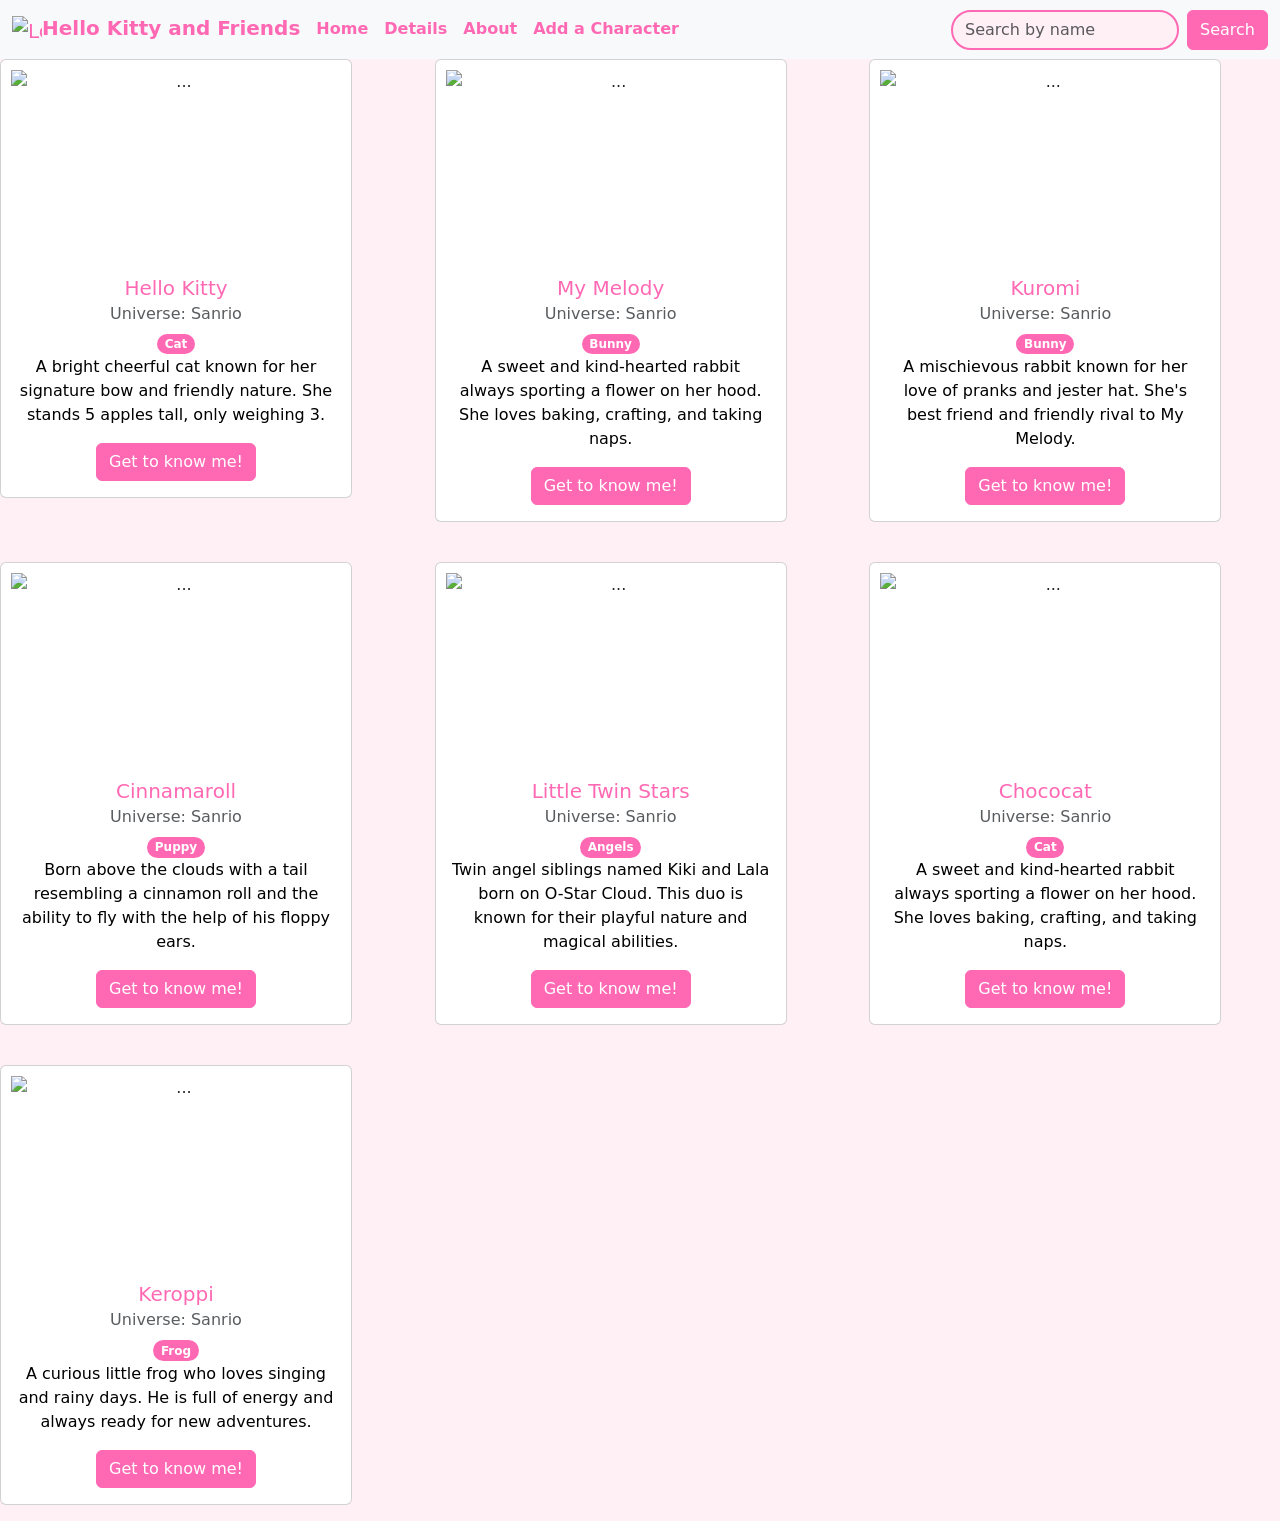
==== index.html @ b294d0f7 "Finished homepage and new character pages" ====
<!DOCTYPE html>
<html>

  <head>
    <title>My Project</title>
     <link href="https://cdn.jsdelivr.net/npm/bootstrap@5.3.8/dist/css/bootstrap.min.css" rel="stylesheet" integrity="sha384-sRIl4kxILFvY47J16cr9ZwB07vP4J8+LH7qKQnuqkuIAvNWLzeN8tE5YBujZqJLB" crossorigin="anonymous">
     <link rel="stylesheet" href="styles.css">
  </head>

  <body>
    <nav class="navbar navbar-expand-lg bg-body-tertiary">
  <div class="container-fluid">
    <a class="navbar-brand" href="#">
      <img src="https://encrypted-tbn0.gstatic.com/images?q=tbn:ANd9GcRS_yX3a9TAuZTuFCkmmxTvAtr6QKBfFfsnZry_tnBFEg&s=10" alt="Logo" width="30" height="30" class="d-inline-block align-text-top"><strong>Hello Kitty and Friends</strong></h4>
    </a>
    <button class="navbar-toggler" type="button" data-bs-toggle="collapse" data-bs-target="#navbarNav" aria-controls="navbarNav" aria-expanded="false" aria-label="Toggle navigation">
      <span class="navbar-toggler-icon"></span>
    </button>
    <div class="collapse navbar-collapse" id="navbarNav">
      <ul class="nav nav-underline">
        <li class="nav-item">
          <a class="nav-link" href="index.html"><strong>Home</strong></a>
        </li>
        <li class="nav-item">
          <a class="nav-link" href="details.html"><strong>Details</strong></a>
        </li>
        <li class="nav-item">
          <a class="nav-link" href="about.html"><strong>About</strong></a>
        </li>
        <li class="nav-item">
          <a class="nav-link" href="new-character-form.html"><strong>Add a Character</strong></a>
        </li>
      </ul>
      <form class="d-flex ms-auto" role="Search">
        <input class="form-control me-2" type="search" placeholder="Search by name" aria-label="Search"/>
        <button class="btn btn-primary" type="submit">Search</button>
      </form>
    </div>
  </div>
</nav>

<div class="row row-cols-1 row-cols-md-3 g-4">
  <div class="col">
    <div class="card text-center mb-3" style="width: 22rem;">
      <img src="https://pngimg.com/uploads/hello_kitty/hello_kitty_PNG42.png" class="card-img-top" alt="...">
      <div class="card-body">
        <h5 class="card-title">Hello Kitty</h5>
        <h6 class="card-subtitle mb-2 text-body-secondary">Universe: Sanrio</h6>
        <span class="badge rounded-pill text-bg-primary">Cat</span>
        <p class="card-text">A bright cheerful cat known for her signature bow and friendly nature. She stands 5 apples tall, only weighing 3.</p>
         <a href="#" class="btn btn-primary">Get to know me!</a>
      </div>
    </div>
  </div>

  <div class="col">
    <div class= "card text-center mb-3" style="width: 22rem;">
      <img src="https://encrypted-tbn0.gstatic.com/images?q=tbn:ANd9GcS_dooY7JLryEq7Z9EWvdSiW05WerAEIHqB22YtxhgK0Q&s=10" class="card-img-top" alt="...">
      <div class="card-body">
        <h5 class="card-title">My Melody</h5>
        <h6 class="card-subtitle mb-2 text-body-secondary">Universe: Sanrio</h6>
        <span class="badge rounded-pill text-bg-primary">Bunny</span>
        <p class="card-text">A sweet and kind-hearted rabbit always sporting a flower on her hood. She loves baking, crafting, and taking naps.</p>
        <a href="#" class="btn btn-primary">Get to know me!</a>
      </div>
    </div>
  </div>

  <div class="col">
    <div class= "card text-center mb-3" style="width: 22rem;">
      <img src="https://i.pinimg.com/564x/4a/88/ae/4a88ae53ff374843c22a1d51714fb7a3.jpg" class="card-img-top" alt="...">
      <div class="card-body">
        <h5 class="card-title">Kuromi</h5>
        <h6 class="card-subtitle mb-2 text-body-secondary">Universe: Sanrio</h6>
        <span class="badge rounded-pill text-bg-primary">Bunny</span>
        <p class="card-text">A mischievous rabbit known for her love of pranks and jester hat. She's best friend and friendly rival to My Melody.</p>
        <a href="#" class="btn btn-primary">Get to know me!</a>
      </div>
    </div>
  </div>

     <div class="col">
    <div class= "card text-center mb-3" style="width: 22rem;">
      <img src= "https://www.sdpnoticias.com/resizer/v2/LWITP4DDMVDADCFFRAZIAXNIWA.jpg?smart=true&auth=075aad3615a228923e9eb93fbcc920ce761e6cc7f22190d8c3bd1fe76c3d499c&width=1200&height=675" class="card-img-top" alt="...">
      <div class="card-body">
        <h5 class="card-title">Cinnamaroll</h5>
        <h6 class="card-subtitle mb-2 text-body-secondary">Universe: Sanrio</h6>
        <span class="badge rounded-pill text-bg-primary">Puppy</span>
        <p class="card-text">Born above the clouds with a tail resembling a cinnamon roll and the ability to fly with the help of his floppy ears.</p>
        <a href="#" class="btn btn-primary">Get to know me!</a>
      </div>
    </div>
  </div>

 <div class="col">
    <div class= "card text-center mb-3" style="width: 22rem;">
      <img src="https://encrypted-tbn0.gstatic.com/images?q=tbn:ANd9GcTX9VJX3TONS1L021AQGJ2x-4jVvQ_yp8398s4G3xvlmQ&s=10" class="card-img-top" alt="...">
      <div class="card-body">
        <h5 class="card-title">Little Twin Stars</h5>
        <h6 class="card-subtitle mb-2 text-body-secondary">Universe: Sanrio</h6>
        <span class="badge rounded-pill text-bg-primary">Angels</span>
        <p class="card-text">Twin angel siblings named Kiki and Lala born on O-Star Cloud. This duo is known for their playful nature and magical abilities.</p>
        <a href="#" class="btn btn-primary">Get to know me!</a>
      </div>
    </div>
  </div>

  <div class="col">
    <div class= "card text-center mb-3" style="width: 22rem;">
      <img src="https://static.wikia.nocookie.net/hellokitty/images/8/8e/List-chococat.png/revision/latest?cb=20250923173118" class="card-img-top" alt="...">
      <div class="card-body">
        <h5 class="card-title">Chococat</h5>
        <h6 class="card-subtitle mb-2 text-body-secondary">Universe: Sanrio</h6>
        <span class="badge rounded-pill text-bg-primary">Cat</span>
        <p class="card-text">A sweet and kind-hearted rabbit always sporting a flower on her hood. She loves baking, crafting, and taking naps.</p>
        <a href="#" class="btn btn-primary">Get to know me!</a>
      </div>
    </div>
  </div>

  <div class="col">
    <div class= "card text-center mb-3" style="width: 22rem;">
      <img src="https://encrypted-tbn0.gstatic.com/images?q=tbn:ANd9GcR8m1zi52sslEfXn8f65xgcgdP7GF6eCtbtMsZa78A40g&s=10" class="card-img-top" alt="...">
      <div class="card-body">
        <h5 class="card-title">Keroppi</h5>
        <h6 class="card-subtitle mb-2 text-body-secondary">Universe: Sanrio</h6>
        <span class="badge rounded-pill text-bg-primary">Frog</span>
        <p class="card-text">A curious little frog who loves singing and rainy days. He is full of energy and always ready for new adventures.</p>
        <a href="#" class="btn btn-primary">Get to know me!</a>
      </div>
    </div>
  </div>

</div>
  </body>
</html>
---- styles.css ----
.card-img-top {
    width: 100%;
    height: 200px;
    object-fit: contain;
    padding: 10px;
}

body {
    background-color: #fff0f5;
    color: #333;
}
.navbar-brand, 
.nav-link {
    color: #ff69b4;
}
.navbar-brand:hover,
.nav-link:hover {
    color: #ff1493;
}
.card-title {
    color: #ff69b4;
}
.card-text {
    color: #000000;
}
.btn-primary {
    background-color: #ff69b4;
    border-color: #ff69b4;
}
.btn-primary:hover {
    background-color: #ff1493;
    border-color: #ff1493;
}
.badge {
    background-color: #ff69b4 !important;
    color: #fff !important;
}
.form-control {
    border: 2px solid #ff69b4;
    border-radius: 20px;
    background-color: #fff0f5;
}
.form-control:focus {
    border-color: #ff1493;
    box-shadow: 0 0 5px rgba(255, 20, 147, 0.5);
}
.btn-outline-primary {
    color: #ff69b4;
    border-color: #ff69b4;
    border-radius: 20px;
}
.btn-outline-primary:hover {
    color: #fff;
    background-color: #ff69b4;
    border-color: #ff69b4;
    color: #fff;
}

.form-select {
    border: 2px solid #ff78bb;
    border-radius: 20px;
    background-color: #fff0f5;
    color: #333;
}
.form-select:focus {
    border-color: #ff1493;
    box-shadow: 0 0 5px rgba(255, 20, 147, 0.5);
}
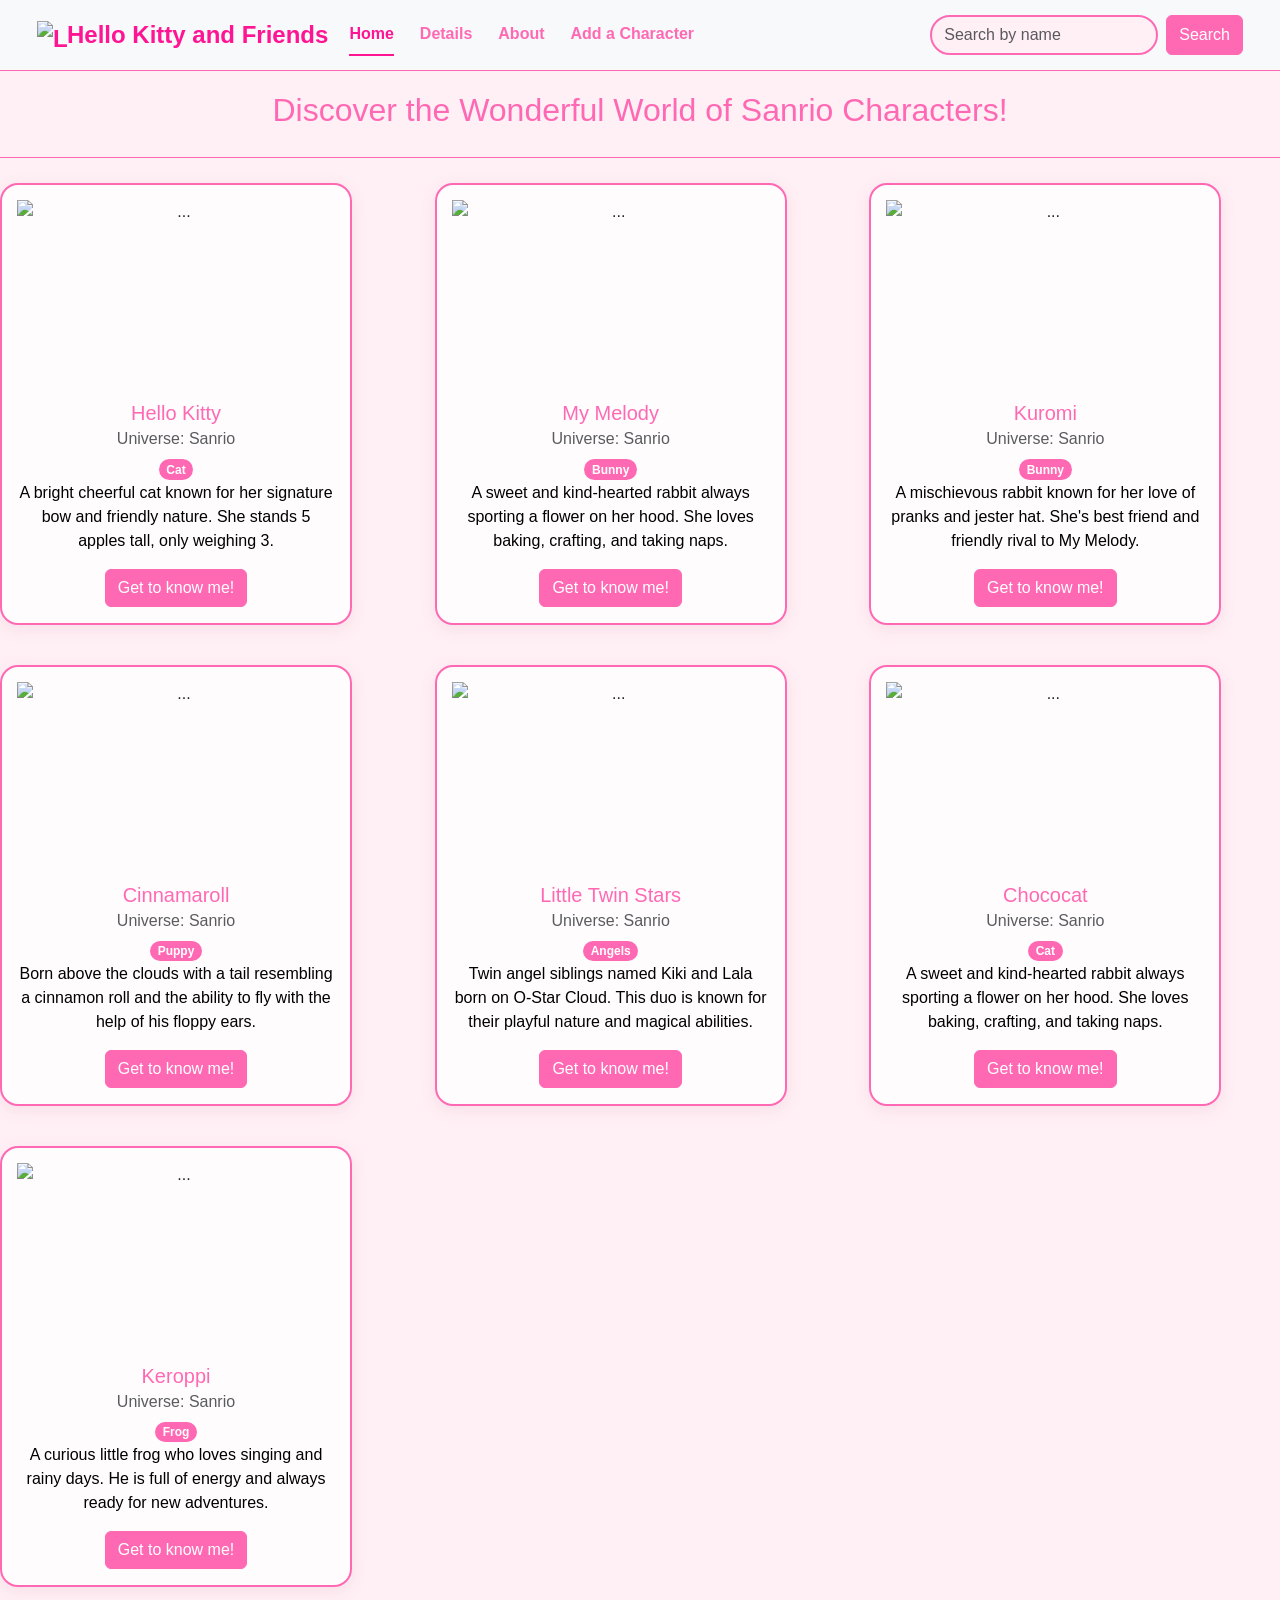
==== commit 80faedc8: "Completed about and details page" ====
--- a/index.html
+++ b/index.html
@@ -19,7 +19,7 @@
     <div class="collapse navbar-collapse" id="navbarNav">
       <ul class="nav nav-underline">
         <li class="nav-item">
-          <a class="nav-link" href="index.html"><strong>Home</strong></a>
+          <a class="nav-link active" href="index.html"><strong>Home</strong></a>
         </li>
         <li class="nav-item">
           <a class="nav-link" href="details.html"><strong>Details</strong></a>
@@ -39,6 +39,10 @@
   </div>
 </nav>
 
+<section class="page-header">
+  <h2>Discover the Wonderful World of Sanrio Characters!</h2>
+</section>
+
 <div class="row row-cols-1 row-cols-md-3 g-4">
   <div class="col">
     <div class="card text-center mb-3" style="width: 22rem;">
@@ -48,7 +52,7 @@
         <h6 class="card-subtitle mb-2 text-body-secondary">Universe: Sanrio</h6>
         <span class="badge rounded-pill text-bg-primary">Cat</span>
         <p class="card-text">A bright cheerful cat known for her signature bow and friendly nature. She stands 5 apples tall, only weighing 3.</p>
-         <a href="#" class="btn btn-primary">Get to know me!</a>
+         <a href="details.html" class="btn btn-primary">Get to know me!</a>
       </div>
     </div>
   </div>
@@ -61,7 +65,7 @@
         <h6 class="card-subtitle mb-2 text-body-secondary">Universe: Sanrio</h6>
         <span class="badge rounded-pill text-bg-primary">Bunny</span>
         <p class="card-text">A sweet and kind-hearted rabbit always sporting a flower on her hood. She loves baking, crafting, and taking naps.</p>
-        <a href="#" class="btn btn-primary">Get to know me!</a>
+        <a href="details.html" class="btn btn-primary">Get to know me!</a>
       </div>
     </div>
   </div>
@@ -74,7 +78,7 @@
         <h6 class="card-subtitle mb-2 text-body-secondary">Universe: Sanrio</h6>
         <span class="badge rounded-pill text-bg-primary">Bunny</span>
         <p class="card-text">A mischievous rabbit known for her love of pranks and jester hat. She's best friend and friendly rival to My Melody.</p>
-        <a href="#" class="btn btn-primary">Get to know me!</a>
+        <a href="details.html" class="btn btn-primary">Get to know me!</a>
       </div>
     </div>
   </div>
@@ -87,7 +91,7 @@
         <h6 class="card-subtitle mb-2 text-body-secondary">Universe: Sanrio</h6>
         <span class="badge rounded-pill text-bg-primary">Puppy</span>
         <p class="card-text">Born above the clouds with a tail resembling a cinnamon roll and the ability to fly with the help of his floppy ears.</p>
-        <a href="#" class="btn btn-primary">Get to know me!</a>
+        <a href="details.html" class="btn btn-primary">Get to know me!</a>
       </div>
     </div>
   </div>
@@ -100,7 +104,7 @@
         <h6 class="card-subtitle mb-2 text-body-secondary">Universe: Sanrio</h6>
         <span class="badge rounded-pill text-bg-primary">Angels</span>
         <p class="card-text">Twin angel siblings named Kiki and Lala born on O-Star Cloud. This duo is known for their playful nature and magical abilities.</p>
-        <a href="#" class="btn btn-primary">Get to know me!</a>
+        <a href="details.html" class="btn btn-primary">Get to know me!</a>
       </div>
     </div>
   </div>
@@ -113,7 +117,7 @@
         <h6 class="card-subtitle mb-2 text-body-secondary">Universe: Sanrio</h6>
         <span class="badge rounded-pill text-bg-primary">Cat</span>
         <p class="card-text">A sweet and kind-hearted rabbit always sporting a flower on her hood. She loves baking, crafting, and taking naps.</p>
-        <a href="#" class="btn btn-primary">Get to know me!</a>
+        <a href="details.html" class="btn btn-primary">Get to know me!</a>
       </div>
     </div>
   </div>
@@ -126,7 +130,7 @@
         <h6 class="card-subtitle mb-2 text-body-secondary">Universe: Sanrio</h6>
         <span class="badge rounded-pill text-bg-primary">Frog</span>
         <p class="card-text">A curious little frog who loves singing and rainy days. He is full of energy and always ready for new adventures.</p>
-        <a href="#" class="btn btn-primary">Get to know me!</a>
+        <a href="details.html" class="btn btn-primary">Get to know me!</a>
       </div>
     </div>
   </div>
--- a/styles.css
+++ b/styles.css
@@ -7,11 +7,20 @@
 
 body {
     background-color: #fff0f5;
-    color: #333;
+    font-family: 'Arial', sans-serif;
 }
-.navbar-brand, 
+.navbar {
+    background-color: #ff69b4;
+    padding: 12px 25px;
+}
+.navbar-brand {
+    color: #ff1493 !important;
+    font-weight: bold;
+    font-size: 1.5rem;
+}
 .nav-link {
     color: #ff69b4;
+    margin: 0 5px;
 }
 .navbar-brand:hover,
 .nav-link:hover {
@@ -22,6 +31,11 @@
 }
 .card-text {
     color: #000000;
+}
+.card-img-top {
+    height: 200px;
+    object-fit: contain;
+    padding: 15px;
 }
 .btn-primary {
     background-color: #ff69b4;
@@ -41,8 +55,8 @@
     background-color: #fff0f5;
 }
 .form-control:focus {
-    border-color: #ff1493;
-    box-shadow: 0 0 5px rgba(255, 20, 147, 0.5);
+    border-color: #e875aa;
+    box-shadow: 0 0 0 3px rgba(232, 117, 170, 0.15);
 }
 .btn-outline-primary {
     color: #ff69b4;
@@ -65,4 +79,79 @@
 .form-select:focus {
     border-color: #ff1493;
     box-shadow: 0 0 5px rgba(255, 20, 147, 0.5);
+}
+
+.card{
+    border: 2px solid #ff69b4;
+    border-radius: 18px;
+    background: rgba(255, 255, 255, 0.8);
+    box-shadow: 0 4px 15px rgba(200, 120, 160, 0.15);
+    transition: all;
+}
+.card:hover {
+    transform: translateY(-5px);
+    box-shadow: 0 8px 20px rgba(0, 0, 0, 0.2);
+}
+
+.nav-link.active {
+    color: #ff1493 !important;
+    font-weight: bold;
+    border-bottom: 2px solid #e875aa;
+}
+
+.page-header {
+    text-align: center;
+    padding: 20px 10px;
+    color: #ff69b4;
+    margin-bottom: 25px;
+    border-bottom: 1px solid #ff69b4;
+    border-top: 1px solid #ff69b4;
+}
+.pageheader h1 {
+    font-size: 28px;
+    font-weight: 600;
+    margin: 0 0 5px 0;
+}
+.page-header p {
+    color: #ff1493;
+    font-size: 20px;
+    margin: 0;
+}
+
+.character-details h2 {
+    color: #ff69b4;
+    font-size: 26px;
+    font-weight: 500;
+}
+.character-details h3 {
+    color: #ff69b4;
+    font-size: 22px;
+    font-weight: 500;
+}
+.character-details p {
+    color: #000000;
+    font-size: 16px;
+    line-height: 1.6;
+}
+.character-details strong {
+    color:#ff69b4
+}
+
+.about-page {
+    background-image: url(https://mediaproxy.tvtropes.org/width/1200/https://static.tvtropes.org/pmwiki/pub/images/maxresdefault_072.jpg);
+    background-size: cover;
+    background-position: center;
+    background-attachment: fixed;
+    background-repeat: no-repeat;
+}
+.about-section{
+    text-align:center;
+    background-color: rgba(255, 255, 255, 0.9);
+    padding: 20px;
+    border-radius: 15px;
+    margin: 20px auto;
+    max-width: 800px;
+}
+.about-section p {
+    color: #222
 }
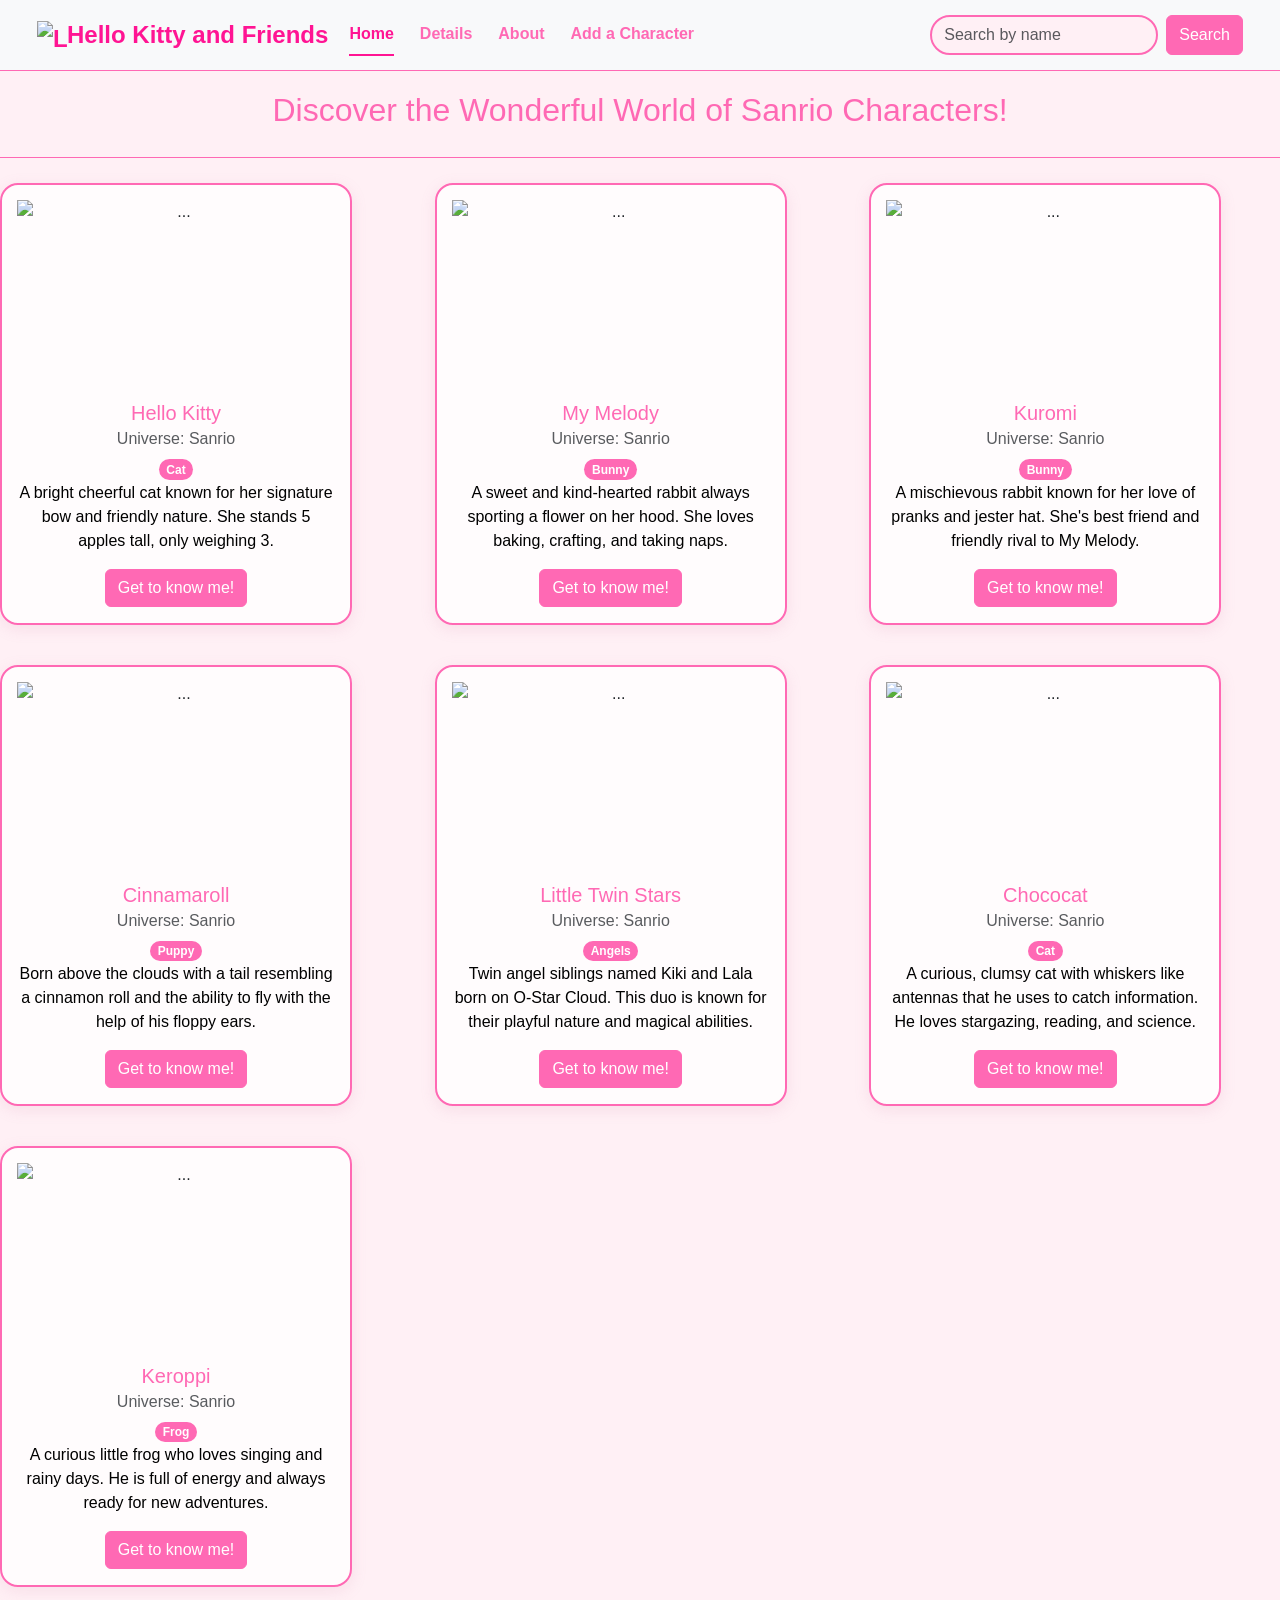
==== commit 36b074a4: "Updated character description" ====
--- a/index.html
+++ b/index.html
@@ -111,12 +111,12 @@
 
   <div class="col">
     <div class= "card text-center mb-3" style="width: 22rem;">
-      <img src="https://static.wikia.nocookie.net/hellokitty/images/8/8e/List-chococat.png/revision/latest?cb=20250923173118" class="card-img-top" alt="...">
+      <img src="https://encrypted-tbn0.gstatic.com/images?q=tbn:ANd9GcT9u1jgvC9HHOFKh44ymiqcfrE8iE836x3a7pe_LmOQiw&s=10" class="card-img-top" alt="...">
       <div class="card-body">
         <h5 class="card-title">Chococat</h5>
         <h6 class="card-subtitle mb-2 text-body-secondary">Universe: Sanrio</h6>
         <span class="badge rounded-pill text-bg-primary">Cat</span>
-        <p class="card-text">A sweet and kind-hearted rabbit always sporting a flower on her hood. She loves baking, crafting, and taking naps.</p>
+        <p class="card-text">A curious, clumsy cat with whiskers like antennas that he uses to catch information. He loves stargazing, reading, and science.</p>
         <a href="details.html" class="btn btn-primary">Get to know me!</a>
       </div>
     </div>
